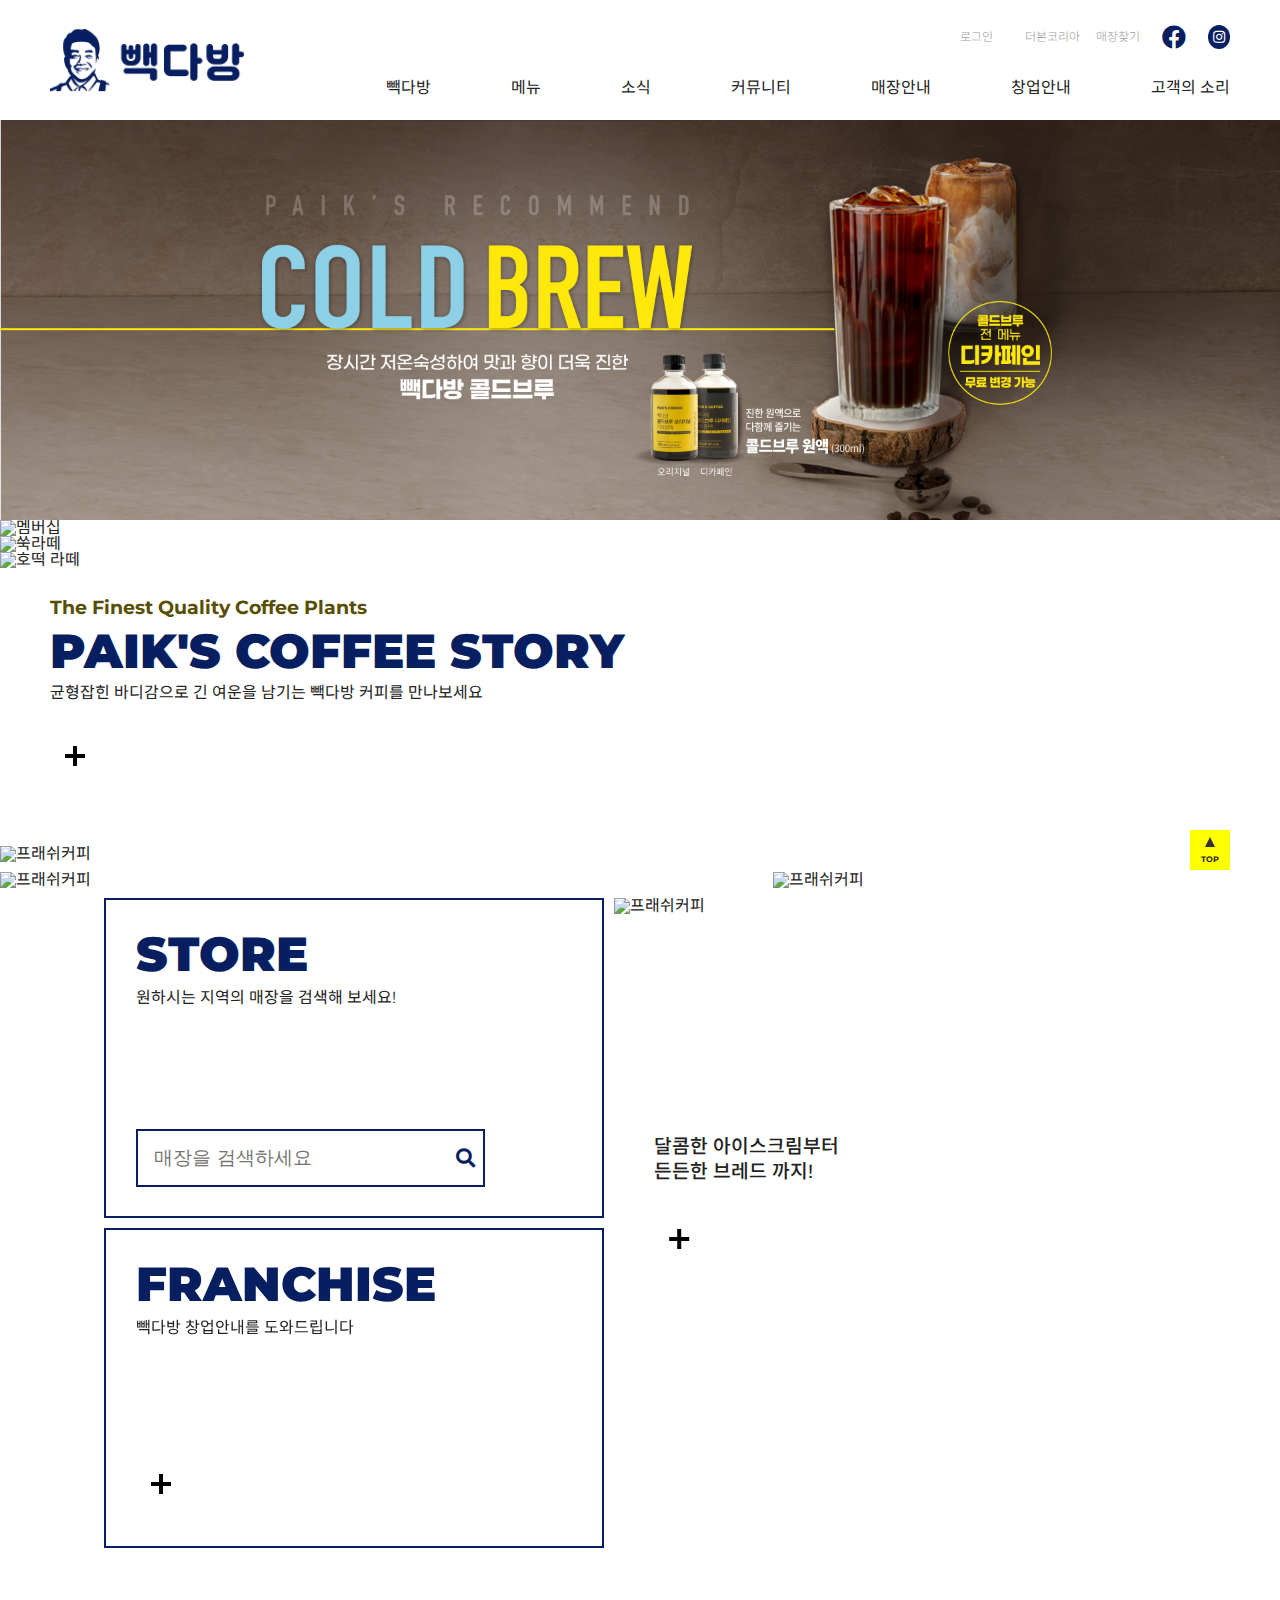
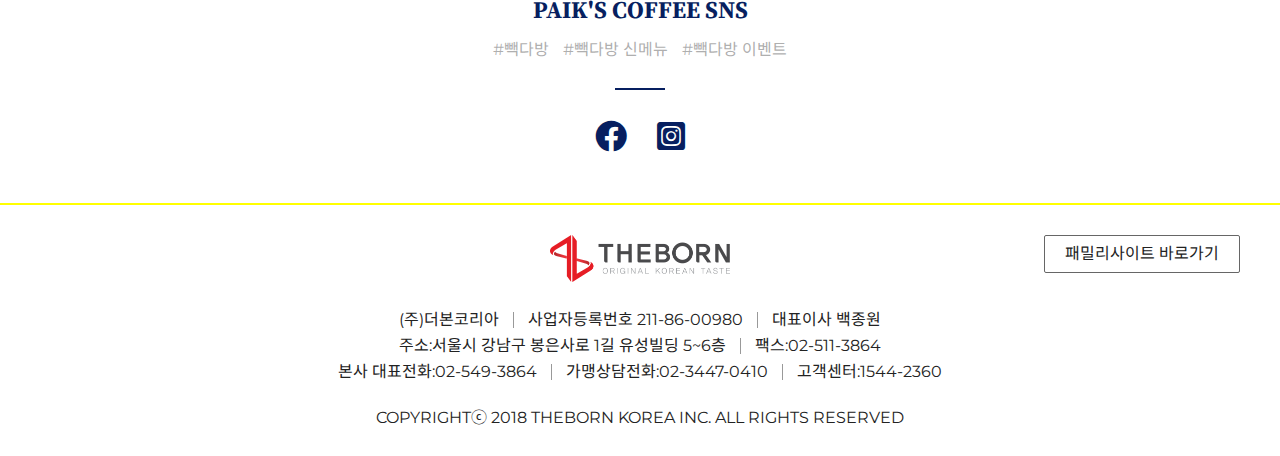
==== index.html @ ea71847e "Add files via upload" ====
<!DOCTYPE html>
<html lang="ko">
<head>
    <meta charset="UTF-8">
    <meta http-equiv="X-UA-Compatible" content="IE=edge">
    <meta name="viewport" content="width=device-width, initial-scale=1.0">
    <meta name="description" content="빽다방 반응형 클론 웹페이지">
    <meta name="keywords" content="paik, 빽다방, 백종원, 커피, 아아, coffee">
    <meta name="author" content="cho hwanjoon">

    <meta property="og:type" content="website">
    <meta property="og:image" content="https://Sakedonodekas.github.io/paikdabang/images/og.jpg">
    <meta property="og:title" content="빽다방">
    <meta property="og:description" content="여기를 눌러 링크를 확인하세요">
    <meta property="og:url" content="https://Sakedonodekas.github.io/paikdabang/">

    <!-- <meta name="twitter:card" content="summary"> -->
    <!-- <meta name="twitter:site" content="@paikscoffee"> -->

    <link rel="stylesheet" href="./css/reset.min.css">
    <link rel="shortcut icon" href="./favicon.png" type="image/x-icon">
    <!-- font-awesome -->
    <link rel="stylesheet" href="https://cdnjs.cloudflare.com/ajax/libs/font-awesome/5.15.4/css/all.min.css" integrity="sha512-1ycn6IcaQQ40/MKBW2W4Rhis/DbILU74C1vSrLJxCq57o941Ym01SwNsOMqvEBFlcgUa6xLiPY/NS5R+E6ztJQ==" crossorigin="anonymous" referrerpolicy="no-referrer" />
    <link rel="stylesheet" href="https://cdnjs.cloudflare.com/ajax/libs/font-awesome/5.15.4/css/fontawesome.min.css" integrity="sha512-P9vJUXK+LyvAzj8otTOKzdfF1F3UYVl13+F8Fof8/2QNb8Twd6Vb+VD52I7+87tex9UXxnzPgWA3rH96RExA7A==" crossorigin="anonymous" referrerpolicy="no-referrer" />
    <!-- bxslider -->
    <link rel="stylesheet" href="https://cdnjs.cloudflare.com/ajax/libs/bxslider/4.2.15/jquery.bxslider.min.css" integrity="sha512-UBY4KATrDAEKgEEU+RAfY4yWrK0ah43NGwNr5o/xmncxsT+rv8jp7MI3a00I0Ep3NbAx05U5kw3DvyNCoz+Wcw==" crossorigin="anonymous" referrerpolicy="no-referrer" />
    <title>빽다방</title>
    <link rel="stylesheet" href="./css/default.css">
    <link rel="stylesheet" href="./css/index.css">    
    
    <style>      
    </style>
</head>
<body>
    <section class="skip-menu">
        <a href="#">메뉴1</a>
        <a href="#">메뉴2</a>
        <a href="#">메뉴3</a>
    </section>
    <section class="popup-par" style="display:none;">
        <section class="popup">
            <div class="btn-close"></div>
            <div class="popup-main">
                <div class="img-box">
                    <a href="#">
                        <img src="./images/mmain-banner01.jpg" alt="콜드블루">
                    </a>
                </div>
            </div>
            <div class="chk-box">
                <label>
                    <input type="checkbox">
                    24시간 열지 않음
                </label>
            </div>
        </section>
    </section>
    <div class="login" style="position:fixed;left:0;right:0;top:0;bottom:0;z-index:10001;">
        <form>
            <h2>
                <i class="fas fa-sign-in-alt"></i>
                ID 로그인
            </h2>
            <div class="input01">
                <i class="far fa-user"></i>
                <input type="text" id="user-id" placeholder="아이디">
            </div>
            <div class="input02">
                <i class="fas fa-unlock-alt"></i>
                <input type="password" id="user-pass" placeholder="패스워드">
            </div>
            <div class="input05">
                <label>
                    <input type="checkbox" id="save-id">
                    <div class="chk-id">
                        <div class="line01"></div>
                        <div class="line02"></div>
                    </div>
                    ID 저장
                </label>
            </div> 
            <div class="input03">
                <input type="submit" value="로그인" id="btn-send">
            </div>
            <div class="input04">
                <input type="reset" value="취소" id="btn-reset">
            </div>
                       
        </form>
    </div>
    <section class="wrap">
        <header class="header">
            <div class="container">
                <div class="inner">
                    <div class="h-left">
                        <h1><a href="./index.html"><img src="./images/logo.png" alt="시작페이지로 이동"></a></h1>
                    </div>
                    <div class="h-right">
                        <ul class="sm-nav">
                            <li><a href="#" id="btn-login">로그인</a></li>
                            <li><a href="#">더본코리아</a></li>
                            <li><a href="#">매장찾기</a></li>
                            <li class="ico-sns"><a href="#"><i class="fab fa-facebook"></i></a></li>
                            <li class="ico-sns"><a href="#"><i class="fab fa-instagram"></i></a></li>
                        </ul>
                        <div class="btn-nav">
                            <div class="line">라인</div>
                            <div class="line">라인</div>
                            <div class="line">라인</div>
                        </div>
                        <nav class="nav">
                            <ul class="main-nav">
                                <li>
                                    <a href="#">빽다방</a>
                                    <ul class="sub-nav">
                                        <li><a href="./paik-info.html">ceo 인사말</a></li>
                                        <li><a href="#">빽다방 소개</a></li>
                                        <li><a href="#">커피이야기</a></li>
                                    </ul>
                                </li>
                                <li>
                                    <a href="#">메뉴</a>
                                    <ul class="sub-nav">
                                        <li><a href="./menu.html">신메뉴</a></li>
                                        <li><a href="#">커피</a></li>
                                        <li><a href="#">음료</a></li>
                                        <li><a href="#">아이스크림/디저트</a></li>
                                        <li><a href="#">빽스치노</a></li>
                                    </ul>
                                </li>
                                <li>
                                    <a href="#">소식</a>
                                    <ul class="sub-nav">
                                        <li><a href="./notice.html">소식</a></li>
                                        <li><a href="#">이벤트</a></li>
                                        <li><a href="#">친절 우수매장</a></li>                                    
                                    </ul>
                                </li>
                                <li>
                                    <a href="#">커뮤니티</a>
                                    <ul class="sub-nav">
                                        <li><a href="#">커피 클래스</a></li>                                    
                                    </ul>
                                </li>
                                <li>
                                    <a href="#">매장안내</a>
                                    <ul class="sub-nav">
                                        <li><a href="#">매장찾기</a></li>                                    
                                    </ul>
                                </li>
                                <li>
                                    <a href="#">창업안내</a>
                                    <ul class="sub-nav">
                                        <li><a href="#">가맹정보 및 절차</a></li>                                    
                                    </ul>
                                </li>
                                <li><a href="#">고객의 소리</a></li>
                            </ul>
                        </nav>
                    </div>
                </div>
            </div>
        </header>
        <section class="sec main-slider" id="top">
            <div class="container">
                <div class="slider">
                    <div>
                        <a href="#">
                            <picture>
                                <source media="(min-width:768px)" srcset="./images/main-banner01.jpg">
                                <img src="./images/mmain-banner01.jpg" alt="콜드브루 커피">
                            </picture>                            
                        </a>
                    </div>
                    <div>
                        <a href="#">
                            <picture>
                                <source media="(min-width:768px)" srcset="./images/main-banner02.jpg">
                                <img src="./images/mmain-banner02.jpg" alt="멤버십">
                            </picture>                            
                        </a>
                    </div>
                    <div>
                        <a href="#">
                            <picture>
                                <source media="(min-width:768px)" srcset="./images/main-banner03.jpg">
                                <img src="./images/mmain-banner03.png" alt="쑥라떼">
                            </picture>                            
                        </a>
                    </div>
                    <div>
                        <a href="#">
                            <picture>
                                <source media="(min-width:768px)" srcset="./images/main-banner04.jpg">
                                <img src="./images/mmain-banner04.jpg" alt="호떡 라떼">
                            </picture>                            
                        </a>
                    </div>
                </div>
            </div>
        </section>
        <section class="sec coffee-story">
            <div class="container">
                <div class="inner">
                    <h2>the finest quality coffee plants</h2>
                    <h3>paik's coffee story</h3>
                    <p>균형잡힌 바디감으로 긴 여운을 남기는 빽다방 커피를 만나보세요</p>
                    <div class="btn-hover">                        
                        <div class="ico-paik">
                            <img src="./images/main_sec6.png" alt="바로가기 아이콘">
                        </div>
                        <div class="rotate-plus"></div>
                    </div>
                </div>
            </div>
        </section>
        <section class="sec item-sec fresh-coffee">
            <div class="img-box">
                <picture>
                    <source media="(min-width:1200px)" srcset="./images/main_sec2.jpg">
                    <img src="./images/mmain_sec2.jpg" alt="프래쉬커피">
                </picture>                            
            </div>
            <div class="container">               
                <div class="inner">
                    <div class="content">
                        <h3>
                            FRESH
                            <br>
                            COFFEE
                        </h3>
                        <hr>
                        <p>
                            신선한 뉴크롭 원두를 사용하여
                            <br>
                            추출한 커피메뉴!
                        </p>
                    </div>
                    <div class="btn-hover">                        
                        <div class="ico-paik">
                            <img src="./images/main_sec6.png" alt="바로가기 아이콘">
                        </div>
                        <div class="rotate-plus"></div>
                    </div>
                </div>
            </div>
        </section>        
        <section class="sec various-sweet clearfix">
            <article class="item-sec various">
                <div class="img-box">
                    <picture>
                        <source media="(min-width:1200px)" srcset="./images/main_sec3.jpg">
                        <img src="./images/mmain_sec3.jpg" alt="프래쉬커피">
                    </picture>                            
                </div>
                <div class="container">               
                    <div class="inner">
                        <div class="content">
                            <h3>
                                VARIOUS
                                <br>
                                BEVERAGE
                            </h3>
                            <hr>
                            <p>
                                에이드, 티, 주스 등 취향대로
                                <br>
                                골라 먹는 즐거움!
                            </p>
                        </div>
                        <div class="btn-hover">                        
                            <div class="ico-paik">
                                <img src="./images/main_sec6.png" alt="바로가기 아이콘">
                            </div>
                            <div class="rotate-plus"></div>
                        </div>
                    </div>
                </div>   
            </article>
            <article class="item-sec sweet">
                <div class="img-box">
                    <picture>
                        <source media="(min-width:1200px)" srcset="./images/main_sec4.jpg">
                        <img src="./images/mmain_sec4.jpg" alt="프래쉬커피">
                    </picture>                            
                </div>
                <div class="container">               
                    <div class="inner">
                        <div class="content">
                            <h3>
                                SWEET
                                <br>
                                PAIK'S CCINO
                            </h3>
                            <hr>
                            <p>
                                달콤 시원한 빽다방
                                <br>
                                시그니처 메뉴!
                            </p>
                        </div>
                        <div class="btn-hover">                        
                            <div class="ico-paik">
                                <img src="./images/main_sec6.png" alt="바로가기 아이콘">
                            </div>
                            <div class="rotate-plus"></div>
                        </div>
                    </div>
                </div>
            </article>
        </section>
        <section class="sec dessert-fran-store">
            <article class="item-sec dessert">
                <div class="img-box">
                    <picture>
                        <source media="(min-width:1200px)" srcset="./images/main_sec5.jpg">
                        <img src="./images/mmain_sec5.jpg" alt="프래쉬커피">
                    </picture>                            
                </div>
                <div class="container">               
                    <div class="inner">
                        <div class="content">
                            <h3>
                                TASTY
                                <br>
                                ICE CREAM /
                                <br>
                                DESSERT
                            </h3>
                            <hr>
                            <p>
                                달콤한 아이스크림부터
                                <br>
                                든든한 브레드 까지!
                            </p>
                        </div>
                        <div class="btn-hover">                        
                            <div class="ico-paik">
                                <img src="./images/main_sec6.png" alt="바로가기 아이콘">
                            </div>
                            <div class="rotate-plus"></div>
                        </div>
                    </div>
                </div>
            </article>
            <article class="fran-store">
                <div class="container">
                    <div class="inner">
                        <div class="fran">
                            <h3>franchise</h3>
                            <p>빽다방 창업안내를 도와드립니다</p>
                            <div class="btn-hover">                        
                                <div class="ico-paik">
                                    <img src="./images/main_sec6.png" alt="바로가기 아이콘">
                                </div>
                                <div class="rotate-plus"></div>
                            </div>
                        </div>
                        <div class="store">
                            <h3>store</h3>
                            <p>원하시는 지역의 매장을 검색해 보세요!</p>
                            <div class="search">
                                <input type="text" placeholder="매장을 검색하세요">
                                <i class="fas fa-search"></i>
                            </div>
                        </div>
                    </div>
                </div>
            </article>
        </section>
        <section class="sec sns">
            <div class="container">
                <h2>paik's coffee sns</h2>
                <p>
                    <span>#빽다방</span>
                    <span>#빽다방 신메뉴</span>
                    <span>#빽다방 이벤트</span>
                </p>
                <hr>
                <div class="ico-sns">
                    <a href="#"><i class="fab fa-facebook"></i></a>
                    <a href="#"><i class="fab fa-instagram-square"></i></a>
                </div>
            </div>
        </section>
        <footer class="footer">
            <div class="container">
                <div class="img-box">
                    <a href="./index.html">
                        <img src="./images/flogo.png" alt="처음으로 이동">
                    </a>
                </div>
                <address>
                    <ul>
                        <li><a href="#">(주)더본코리아</a></li>
                        <li><a href="#">사업자등록번호 211-86-00980</a></li>
                        <li><a href="#">대표이사 백종원</a></li>
                    </ul>
                    <ul>
                        <li><a href="#">주소:서울시 강남구 봉은사로 1길 유성빌딩 5~6층</a></li>
                        <li><a href="#">팩스:02-511-3864</a></li>                    
                    </ul>
                    <ul>
                        <li><a href="#">본사 대표전화:02-549-3864</a></li>
                        <li><a href="#">가맹상담전화:02-3447-0410</a></li>
                        <li><a href="#">고객센터:1544-2360</a></li>
                    </ul>
                    <div class="copyright">
                        COPYRIGHTⓒ 2018 THEBORN KOREA INC. ALL RIGHTS RESERVED
                    </div>
                </address>
                <div class="f-site">
                    <span>패밀리사이트 바로가기</span>
                    <ul class="f-list">
                        <li><a href="#">더본코리아</a></li>
                        <li><a href="#">창업센터</a></li>
                        <li><a href="#">새마을식당</a></li>
                        <li><a href="#">한실포차</a></li>
                        <li><a href="#">역전우동</a></li>
                        <li><a href="#">백스비어</a></li>
                        <li><a href="#">롤링파스타</a></li>
                        <li><a href="#">인생설렁탕</a></li>
                        <li><a href="#">미정국수</a></li>
                        <li><a href="#">리춘시장</a></li>
                        <li><a href="#">원조쌈밥집</a></li>
                        <li><a href="#">돌배기집</a></li>
                        <li><a href="#">백철판</a></li>
                        <li><a href="#">호텔더본</a></li>
                    </ul>
                </div>                
            </div>
        </footer>
        <section class="scr-top">
            <div class="container">
                <a href="#top" class="btn-top">                                           
                    <span>TOP</span> 
                </a>
            </div>
        </section>
    </section>
    

    <!-- jquery -->
    <script src="https://cdnjs.cloudflare.com/ajax/libs/jquery/3.6.0/jquery.min.js" integrity="sha512-894YE6QWD5I59HgZOGReFYm4dnWc1Qt5NtvYSaNcOP+u1T9qYdvdihz0PPSiiqn/+/3e7Jo4EaG7TubfWGUrMQ==" crossorigin="anonymous" referrerpolicy="no-referrer"></script>
    <!-- jQuery cookie -->
    <script src="https://cdnjs.cloudflare.com/ajax/libs/jquery-cookie/1.4.1/jquery.cookie.min.js" integrity="sha512-3j3VU6WC5rPQB4Ld1jnLV7Kd5xr+cq9avvhwqzbH/taCRNURoeEpoPBK9pDyeukwSxwRPJ8fDgvYXd6SkaZ2TA==" crossorigin="anonymous" referrerpolicy="no-referrer"></script>
    <!-- bxslider -->
    <script src="https://cdnjs.cloudflare.com/ajax/libs/bxslider/4.2.15/jquery.bxslider.min.js" integrity="sha512-p55Bpm5gf7tvTsmkwyszUe4oVMwxJMoff7Jq3J/oHaBk+tNQvDKNz9/gLxn9vyCjgd6SAoqLnL13fnuZzCYAUA==" crossorigin="anonymous" referrerpolicy="no-referrer"></script>
    <script src="./js/rsp-menu.min.js"></script>
    <script src="./js/f-site.min.js"></script>
    <script src="./js/login.js"></script>
    <script>        
        $('.slider').bxSlider();

        // 모달닫기
        $('.btn-close').on({
            'click':function(){
                $('.popup-par').css('display','none');
                $('.wrap').css('height','auto');
                if($('.chk-box input').is(':checked')){
                    // 오늘날짜
                    // let nowDate = new Date();                    
                    // 오늘일
                    // let nowDay = nowDate.getDate();                    
                    // 끝날짜
                    // let endDate = new Date(nowDate.setDate(nowDay+1))
                    // document.cookie = 'popup=n;expires='+ endDate +';';
                    $.cookie('modal-popup', 'no', { expires: 1 });
                }
            }
        })

        if($.cookie('modal-popup') == 'no'){
            $('.wrap').css('height','auto');
        }else{
            $('.popup-par').css('display','block');
        }
    </script>
</body>
</html>
---- css/default.css ----
@charset 'utf-8';

@import url('https://fonts.googleapis.com/css2?family=Montserrat:ital,wght@0,100;0,200;0,300;0,400;0,500;0,600;0,700;0,800;0,900;1,100;1,200;1,300;1,400;1,500;1,600;1,700;1,800;1,900&family=Noto+Sans+KR:wght@100;300;400;500;700;900&display=swap');
@import url('https://fonts.googleapis.com/css2?family=Source+Serif+4:wght@300&display=swap');
:root{
    scroll-behavior:smooth;
    font-family:'Montserrat','Noto Sans KR', sans-serif;
    font-weight:400;
    font-size:16px;
    color:#222;
    line-height:1;
}
.clearfix::after{
    content:'';
    display:block;
    clear:both;
}
.container{
    width:100%;
    max-width:1200px;
    margin:0 auto;
    padding:0 10px;
} 
.item-sec{
    max-height:300px;
    position:relative;
    margin-bottom:10px;
    overflow:hidden;
}
.item-sec .img-box{
    transition:0.3s;
}
.item-sec:hover .img-box{
    transform:scale(1.1);
}        
.item-sec .container{
    position:absolute;
    left:0;
    top:0;
    bottom:0;
}
.item-sec .inner{
    height:100%;
    padding-top:10px;
    display:flex;
    flex-flow:column nowrap;
    justify-content:space-between;
}
.item-sec h3{
    font-weight:900;
    font-size:1.8em;
    color:#564e00;
}
.item-sec hr{
    width:37px;
    height:2px;
    margin:13px 0;
    border:none;
    background-color:#564e00;
}
.item-sec p{
    display:none;
    font-weight:500;
    font-size:1.2em;
    color:#222;
    line-height:1.3;
}     

.skip-menu a{
    position:absolute;
    left:50%;
    top:-50%;
    z-index:10000;
    transform:translate(-50%,-50%);
    padding:10px 20px;
    font-weight:700;
    font-size:20px;
    color:#fff;
    background-color:#071f60;
}
.skip-menu a:focus{
    top:50%;
}


.login{display:none;}       

.login h2{
    margin-bottom:20px;
    font-size:20px;
    text-align:center;
}
.login h2 i{
    color:#071f60;
}
.login form{
    position:absolute;
    left:50%;
    top:50%;
    transform:translate(-50%,-50%);

    width:80%;
    max-width:540px;
    border:1px solid rgba(0,0,0,0.15);
    padding:40px 24px 24px;
    border-radius:10px;
    background:#fff;
}
.login form>div>input,.login form>div>label{
    width:100%;
}      
.input01,.input02{
    border:1px solid rgba(0,0,0,0.3);
    border-bottom:transparent;
    border-top-left-radius:6px;
    border-top-right-radius:6px;
    padding:12px 24px;  
    display:flex; 
    flex-flow:row nowrap;
    align-items:center;         
} 


.input01 input,.input02 input{
    margin-left:12px;
    border:none;
    outline:none;  
    font-weight:500;
    font-size:20px;          
}
.input01 input::placeholder,.input02 input::placeholder{
    color:#999;
}
.input02{           
    border-bottom:1px solid rgba(0,0,0,0.3);
    border-top-left-radius:0;
    border-top-right-radius:0;
    border-bottom-left-radius:6px;
    border-bottom-right-radius:6px;
}
.input03 input,.input04 input{
    margin:6px 0;
    border:1px solid rgba(0,0,0,0.15);
    padding:12px;
    border-radius:6px;
    background-color:#ffff00;

    font-weight:700;
    font-size:20px;
    color:#071f60;
}
.input05{
    margin:10px 24px;
}
.input05 input{
    display:none;
}
.chk-id{
    display:inline-block;
    width:20px;
    height:20px;
    border:1px solid #ccc;
    border-radius:4px;
    position:relative;
}
.chk-id .line01,.chk-id .line02{            
    width:8px;
    height:2px;            
    position:absolute; 
    left:10%;           
    top:60%;
    transform:rotate(45deg);
}
.chk-id .line02{
    width:10px;
    left: 41%;
    top: 49%;
    transform:rotate(-45deg);
}
.chk-id .line01::before,.chk-id .line02::before{
    content:'';
    display:block;
    width:0;
    height:100%;
    background-color:#fff;  
    transition:0.3s;          
}
.chk-id .line02::before{
    transition:0.3s 0.3s;  
}
#save-id:checked + .chk-id{
    background-color:#071f60;
    border-color:transparent;
}
#save-id:checked + .chk-id .line01::before,
#save-id:checked + .chk-id .line02::before{
    width:100%;
}

.wrap{  
    max-width:3000px;
    margin:0 auto;          
    overflow:hidden;
}
.header{
    position:fixed;
    left:0;
    right:0;
    top:0;
    z-index:9998;
    background-color:#fff;
}
.header .inner{
    display:flex;
    justify-content:space-between;
    align-items:center;
    height:70px;
}
.h-left{
    width:97px;
}
.sm-nav{
    display:none; 
    justify-content:flex-end;
    align-items:center;
    font-weight:300;
    font-size:12px;
    color:#999;           
}
.sm-nav li:nth-child(1),.sm-nav li:nth-child(2){
    padding:0 16px;
}
.header .ico-sns{
    margin-left:22px;
    font-size:24px;
    color:#071f60;
}
.header .ico-sns:last-of-type{
    padding:5px;
    border-radius:50%;
    background-color:#071f60;
    font-size:14px;
    color:#fff;
}
.btn-nav{           
    display:flex;
    flex-flow:column nowrap;
    align-items:flex-end;
    cursor:pointer;
}
.btn-nav .line{   
    width:30px;                     
    height:4px;
    margin-bottom:6px;
    border-radius:2px;
    background-color:#000; 
    text-indent:-9999px;           
}
.btn-nav .line:last-child{
    margin-bottom:0;
}
.nav{
    position:fixed;
    left:100%;
    right:-100%;
    z-index:9999;
    top:70px;
    bottom:0;
    background-color:#fff;  
    transition:0.3s;          
}
.nav.active{
    left:30%;
    right:0;
}
.main-nav{
    display:flex;
    flex-flow:row wrap;
}
.main-nav>li{
    width:100%;
    border-bottom:1px solid #ccc;            
    position:relative;
}
.main-nav>li>a{
    display:block;
    padding:16px;
}
.sub-nav{
    display:none;
    padding:0 20px;
    font-size:0.8em;
}
.sub-nav li{
    border-bottom:1px solid #ccc;
    padding:10px;
}
.sub-nav li:last-of-type{
    border-bottom:none;
}
.main-slider{
    padding-top:70px;
}
.main-slider .container{
    max-width:100%;
    padding:0;
}



.footer{
    padding:30px 0;
}
.footer .container{
    position:relative;
}
.footer .img-box{
    width:180px;
    margin:0 auto 30px;
}
.footer address{
    font-style:normal;
}
.footer address ul{
    display:flex;
    flex-flow:row wrap;
    justify-content:center;            
}
.footer address li{
    width:100%;
    margin-bottom:10px;
    text-align:center;
}
.footer .copyright{
    padding-top:20px;
    text-align:center;
}
.footer .f-site{
    position:absolute;
    right:0;
    top:0;
    border:1px solid #666;
    padding:10px 20px;
    border-radius: 2px;
    display:none;
    cursor: pointer;
}
.footer .f-site:hover{
    background-color:#333;
    color:#fff;
}
.footer .f-site .f-list{
    position:absolute;
    left:0;
    right:0;
    bottom:calc(100% + 10px);
    border:1px solid #666;
    border-radius:2px;
    background-color:#fff;
    color:#222;
    display:none;
}

.footer .f-site .f-list li{
    padding:10px;
}
.footer .f-site .f-list li:hover{
    background-color: #333;
    color:#fff;
}



.scr-top{
    position:fixed;
    left:0;
    right:0;
    bottom:30px;            
}
.btn-top{
    display:flex;
    flex-flow:column nowrap;
    justify-content:space-evenly;
    align-items:center;
    width:40px;
    height:40px;
    margin:0 0 0 auto;
    background-color:#ff0; 
    font-weight:700;
    font-size:0.5em;
}
.btn-top::before{
    box-sizing:border-box;
    content:'';
    display:block;
    width:10px;
    height:10px;
    border-top:0 solid black;
    border-left:5px solid transparent;
    border-right:5px solid transparent;
    border-bottom:10px solid #333;
}

@media (min-width:768px){
    .item-sec{
        max-height:400px;
    }
    .item-sec .inner{
        padding-top:20px;
    }
    .item-sec h3{
        font-size:2.4em;
    }
}

@media (min-width:960px){
    .footer address li{
        width:auto;
        border-right:1px solid #999;
        padding:0 14px;
    }
    .footer address li:last-child{
        border-right:none;
    }
}

@media (min-width:1200px){
    .item-sec{
        max-height:initial;
    }

    .item-sec .container{
        left:50%;
        transform:translateX(-50%);
    }
    .item-sec .inner{
        padding-top:30px;
    }
    .item-sec h3{
        font-size:3em;
    }  
    .item-sec hr{
        margin:30px 0;
    }   
    .item-sec p{
        display:block;
    }   
    .header .inner{
        height:120px;
    }
    .h-left{
        width:194px;
    }
    .sm-nav{
        display:flex;
        margin-bottom:30px;
    }
    .btn-nav{
        display:none;
    }
    .nav{
        position:static;
    }
    .main-nav>li{
        width:auto;
        margin-left:80px;
        border-bottom:none;
        padding:0;
    }
    .main-nav>li>a{
        padding:0;
    }
    .main-nav>li::before{
        content:'';
        display:block;
        position:fixed;
        left:0;
        right:0;
        top:120px;
        z-index:10;
        height:0;
        background-color:#ff0;
        transition:0.15s;
    } 
    .main-nav>li.active::before{
        height:200px;
    }           
    .sub-nav{
        display:none;
        position:absolute;
        left:-40px;
        right:-40px;
        top:50px;
        z-index:11;
        margin:0;
        padding:0;
    }
    .sub-nav li{
        margin:0;
        border-bottom:none;
        padding:10px 0;
        text-align:center;
    }
    .footer .f-site{
        display:block;
    }
}
---- css/index.css ----
@charset 'utf-8';
.popup-par{
    position:fixed;
    left:0;
    right:0;
    top:0;
    bottom:0;
    z-index:10001;
}
.popup{
    position:fixed;
    left:50%;
    top:50%;
    transform:translate(-50%,-50%);
    z-index:10001;

    width:300px;
    padding:30px 16px 16px 16px;
    border-radius:16px;
    background-color:#fff;
}
.btn-close{
    position:absolute;
    right:-15px;
    top:-15px;
    width:40px;
    height:40px;
    border-radius:50%;
    background-color:#000;
    cursor:pointer;
}
.btn-close::before,.btn-close::after{
    position:absolute;
    left:50%;
    top:50%;
    content:'';
    display:block;
    width:24px;
    height:4px;
    border-radius: 2px;
    background-color:#fff;            
}
.btn-close::before{
    transform:translate(-50%,-50%) rotate(45deg);
}
.btn-close::after{
    transform:translate(-50%,-50%) rotate(-45deg);
}
.popup-main{            
    border-radius:16px;
    overflow:hidden;
}
.chk-box{
    position:absolute;
    left:16px;
    bottom:-30px;
}  

.bx-wrapper{
    margin:0;
    border:none;
}
.bx-pager{
    bottom:30px !important;
}
.bx-pager-item a{
    width:10px !important;
    height:10px !important;
    background-color:#fff !important;
}
.bx-pager-item a.active{
    background-color:#ffe600 !important;
}
.bx-controls-direction{
    display:none;
}
.coffee-story{
    margin-bottom:5px;
    background-image:url('../images/main_sec1.jpg');
    background-repeat:no-repeat;
    background-position:center;
    background-size:cover;
}
.coffee-story .inner{
    padding:30px 0;
}
.coffee-story h2{
    margin-bottom:10px;
    font-weight:700;
    font-size:1.2em;
    color:#564e00;
    text-transform:capitalize;
}
.coffee-story h3{
    margin-bottom:10px;
    font-weight:900;
    font-size:3em;
    color:#071f60;
    text-transform:uppercase;
}
.coffee-story p{
    display:none;           
}
.btn-hover{
    width:50px;
    height:50px;
    margin:30px 0 30px auto;
    position:relative;
}
.ico-paik{
    opacity:0;
    width:100%;
    height:100%;
    border:2px solid #071f60;
    border-radius:50%;
    overflow:hidden;
}
.btn-hover:hover .ico-paik{
    opacity:1;
}
.rotate-plus{
    width:100%;
    height:100%;
    border-radius:50%;
    background-color:#fff;
    position:absolute; 
    left:0;
    top:0;
    transition:0.3s;
}
.btn-hover:hover:hover .rotate-plus{
    transform:rotate(360deg);
    opacity:0;
}
.rotate-plus::before,.rotate-plus::after{
    content:'';
    display:block;            
    background-color:#000;
    position:absolute;
    left:50%;
    top:50%;
    transform:translate(-50%,-50%);
}
.rotate-plus::before{
    width:20px;
    height:4px;
}
.rotate-plus::after{
    width:4px;
    height:20px;
}

.various h3{
    color:#071f60;
}
.various hr{
    background-color:#071f60;
}
.sweet h3{
    color:#f1ae1d;
}
.sweet hr{
    background-color:#f1ae1d;
}
.dessert h3{
    color:#fff;
}
.dessert hr{
    background-color:#fff;
}
.dessert-fran-store{
    display:flex;
    flex-flow:row wrap;
}
.dessert-fran-store article{
    width:100%;
}
.dessert .btn-hover{
    margin-top:0;
}
.fran-store .inner{
    display:flex;
    flex-flow:row nowrap;
}
.fran-store .inner>div{
    flex:1;
    height:240px;
    border:2px solid #071f60;
    padding:10px;
}
.fran-store .inner .fran{
    margin-right:10px;
}
.fran-store h3{
    font-weight:900;
    font-size:1.3em;
    color:#071f60;
    text-transform:uppercase;
    margin-bottom:10px;
}
.fran-store p{
    margin-bottom:80px;
    line-height:1.3;
}
.fran{
    position:relative;
}
.fran::before{
    content:'';
    display:block;
    position:absolute;
    width:100%;
    max-width:250px;
    right:0;
    top:0;
    bottom:0;
    z-index:0;

    background-image:url(../images/main_sec6.png);
    background-repeat:no-repeat;
    background-size:100%;
    background-position:right bottom;
}
.fran h3,.fran p, .fran .btn-hover{
    position:relative;
    z-index:1;
}
.store input{
    width:100%;
}
.search{
    position:relative;
}
.search input{
    border:2px solid #071f60;
    padding:10px;            
}
.search i{
    position:absolute;
    right:10px;
    top:50%;
    transform:translateY(-50%);
    color:#071f60;
}
.sns{
    border-bottom:2px solid #ff0;
    padding:50px 0;
}
.sns h2{
    font-family: 'Source Serif 4', sans-serif;
    margin-bottom:20px;
    font-weight:700;
    font-size:1.5em;
    color:#071f60;
    text-align:center;
    text-transform:uppercase;
}
.sns p{
    text-align:center;
}
.sns span{
    margin:0 5px;
    color:#999c;            
}
.sns hr{
    width:50px;
    height:2px;
    margin:30px auto;
    border:none;
    background-color:#071f60;
}
.sns .ico-sns{
    width:90px;
    margin:0 auto;
    font-size:2em;
    color:#071f60;
    display:flex;
    justify-content:space-between;
}


@media (min-width:540px){
    .fran-store h3{                
        font-size:1.8em;                
    }
    .fran-store .inner>div{
        padding:16px;
        height:320px;
    }
    .fran-store p{
        margin-bottom:120px;
    }
}

/* 테블릿 스타일 */
@media (min-width:768px){
    
    .fran-store h3{                
        font-size:2.5em;                
    }
}

@media (min-width:960px){
    .fran-store h3{                
        font-size:2.8em;                
    }
    
}



/* 데스크탑 스타일 */
@media (min-width:1200px){            
    


    .coffee-story p{
        display:block;           
    }            
    .btn-hover{
        margin:30px auto 30px 0;
    }
    .main-slider{
        padding-top:120px;
    }
  
    .various-sweet article{
        float:left;
    }    
    .various-sweet article:nth-child(1){
        width:calc(60% - 5px);
        margin-right:5px;
    }
    .various-sweet article:nth-child(2){
        width:calc(40% - 5px);
        margin-left:5px;
    }
    .various .inner{
        width:700px;
        margin:0 0 0 auto;
    }
    .sweet .inner,.dessert .inner{
      padding-left:30px;
    }            
    .dessert-fran-store article:nth-child(1){
        flex:52;
        order:2;
    }
    .dessert-fran-store article:nth-child(2){
        flex:48;
        order:1;
    }
    .fran-store .inner{
        flex-direction:column;
        width:500px;
        margin:0 0 0 auto;
    }
    .fran-store .inner>div{
        flex:auto;
        height:320px;
        padding:30px;
    }
    .fran-store .inner .fran{
        margin-right:0;                
        order:2;
    }
    .fran-store .inner .store{
        margin-bottom:10px;
        order:1;
    }
    .fran-store h3{                
        font-size:3.0em;                
    } 
    .store .search{
        width:80%;
    }
    .search input{
        padding:16px;
        font-size:1.2em;
    }
    .search i{
        font-size:1.2em;
    }
    .dessert.item-sec{
        margin-bottom:0;
    }
    
    .dessert.item-sec .img-box img{
        width:auto;
        height:650px;
    }
    .dessert .inner{
        justify-content:flex-start;
    }
    .dessert .btn-hover{
        margin-top:30px;
    }
    
}
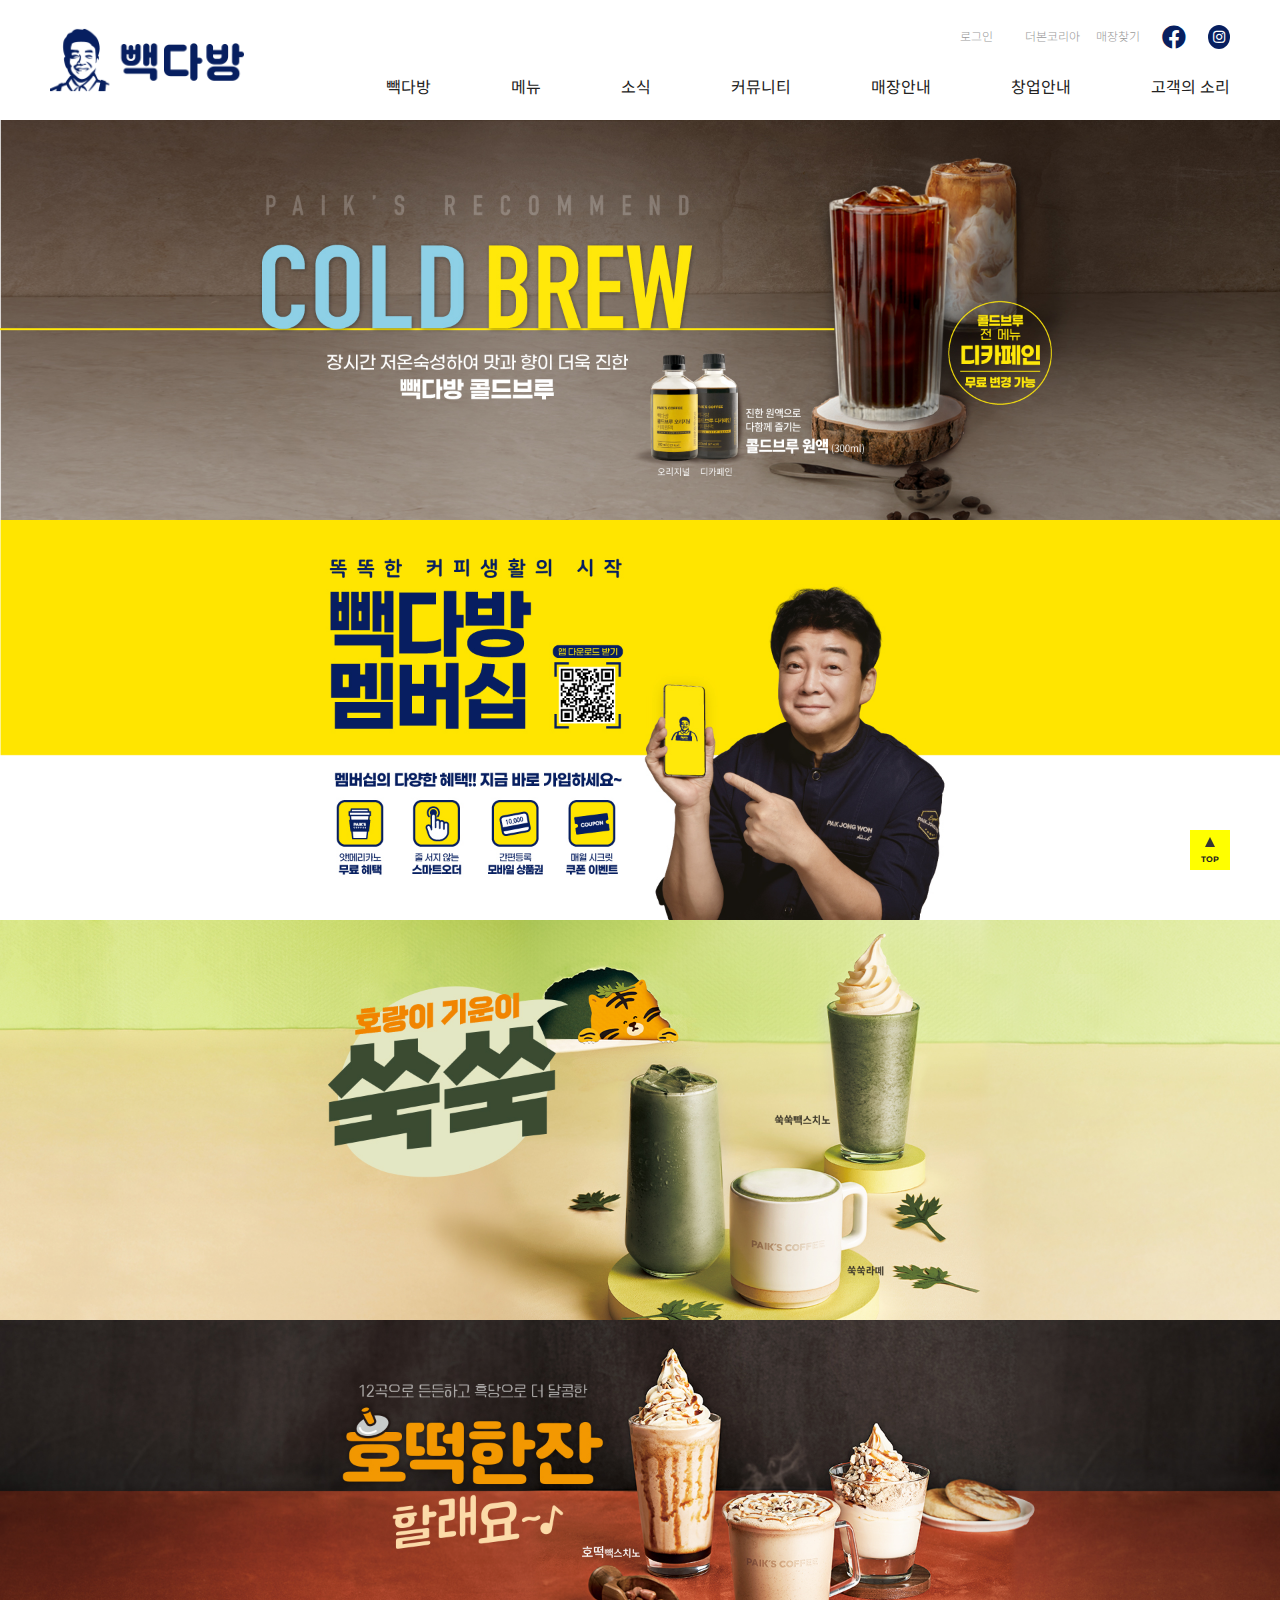
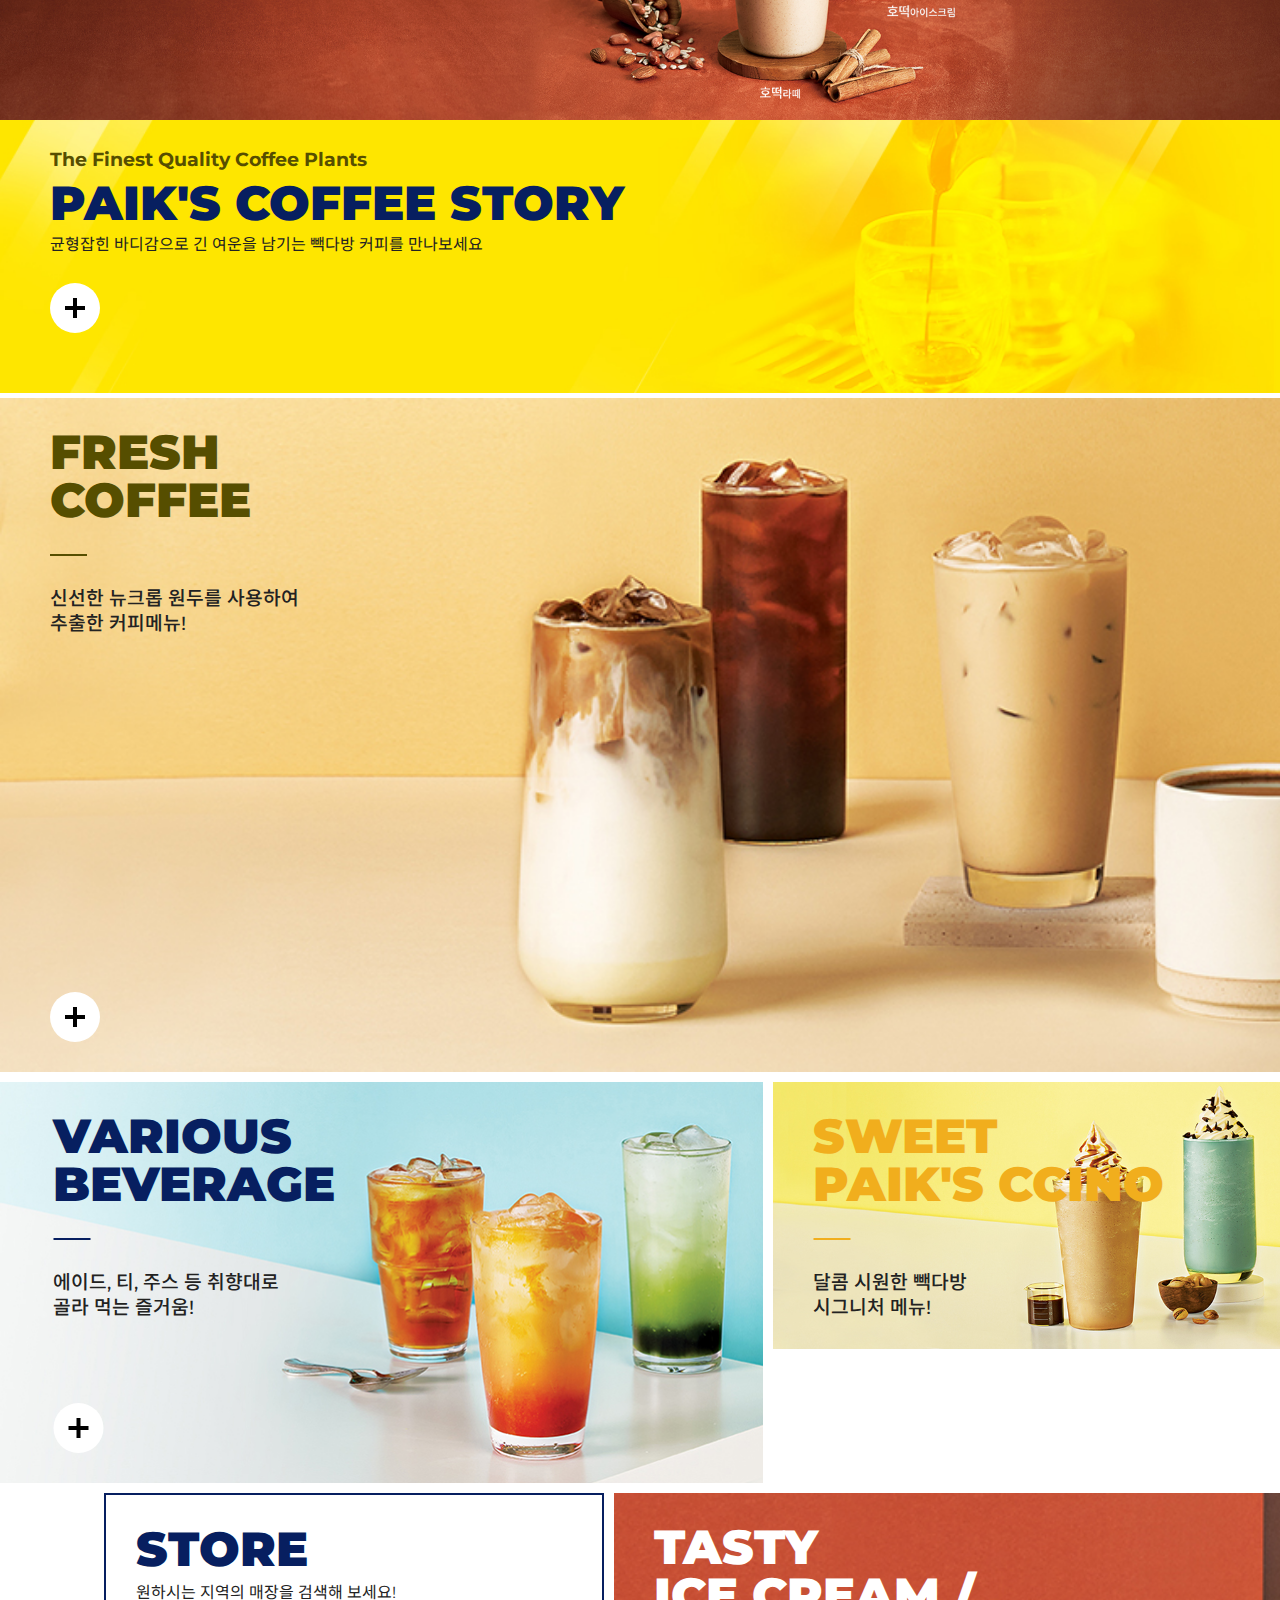
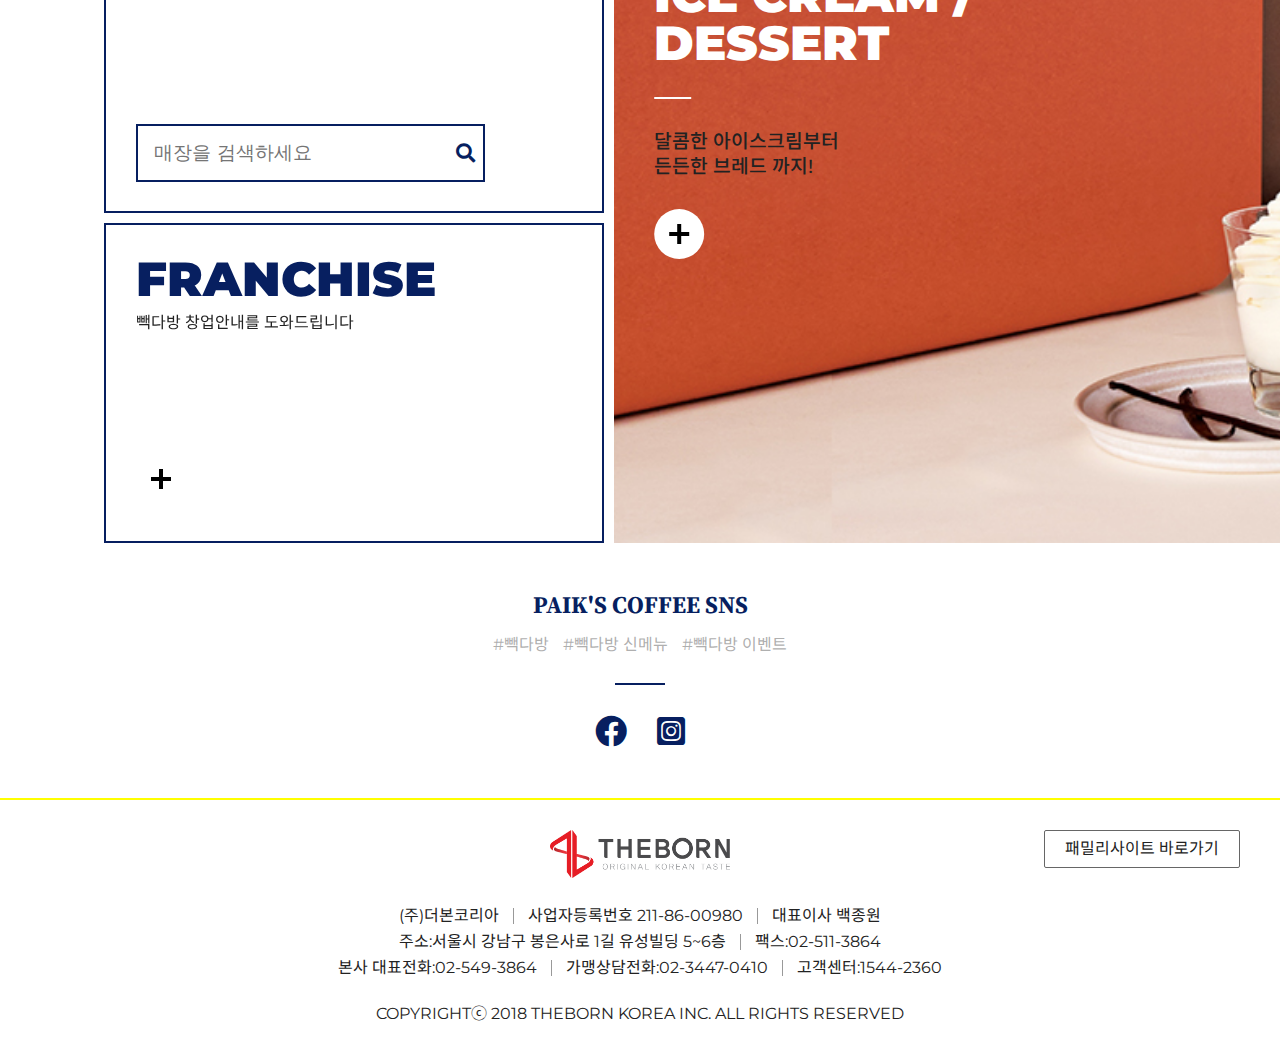
==== commit f5739dbc: "Add files via upload" ====
--- a/index.html
+++ b/index.html
@@ -6,7 +6,7 @@
     <meta name="viewport" content="width=device-width, initial-scale=1.0">
     <meta name="description" content="빽다방 반응형 클론 웹페이지">
     <meta name="keywords" content="paik, 빽다방, 백종원, 커피, 아아, coffee">
-    <meta name="author" content="cho hwanjoon">
+    <meta name="author" content="Lim hyunwoo">
 
     <meta property="og:type" content="website">
     <meta property="og:image" content="https://Sakedonodekas.github.io/paikdabang/images/og.jpg">
@@ -84,8 +84,7 @@
             </div>
             <div class="input04">
                 <input type="reset" value="취소" id="btn-reset">
-            </div>
-                       
+            </div>     
         </form>
     </div>
     <section class="wrap">
@@ -217,7 +216,7 @@
         <section class="sec item-sec fresh-coffee">
             <div class="img-box">
                 <picture>
-                    <source media="(min-width:1200px)" srcset="./images/main_sec2.jpg">
+                    <source media="(min-width:1200px)" srcset="./images/mmain_sec2.jpg">
                     <img src="./images/mmain_sec2.jpg" alt="프래쉬커피">
                 </picture>                            
             </div>
@@ -249,7 +248,7 @@
             <article class="item-sec various">
                 <div class="img-box">
                     <picture>
-                        <source media="(min-width:1200px)" srcset="./images/main_sec3.jpg">
+                        <source media="(min-width:1200px)" srcset="./images/mmain_sec3.jpg">
                         <img src="./images/mmain_sec3.jpg" alt="프래쉬커피">
                     </picture>                            
                 </div>
@@ -280,7 +279,7 @@
             <article class="item-sec sweet">
                 <div class="img-box">
                     <picture>
-                        <source media="(min-width:1200px)" srcset="./images/main_sec4.jpg">
+                        <source media="(min-width:1200px)" srcset="./images/mmain_sec4.jpg">
                         <img src="./images/mmain_sec4.jpg" alt="프래쉬커피">
                     </picture>                            
                 </div>
@@ -313,7 +312,7 @@
             <article class="item-sec dessert">
                 <div class="img-box">
                     <picture>
-                        <source media="(min-width:1200px)" srcset="./images/main_sec5.jpg">
+                        <source media="(min-width:1200px)" srcset="./images/mmain_sec5.jpg">
                         <img src="./images/mmain_sec5.jpg" alt="프래쉬커피">
                     </picture>                            
                 </div>
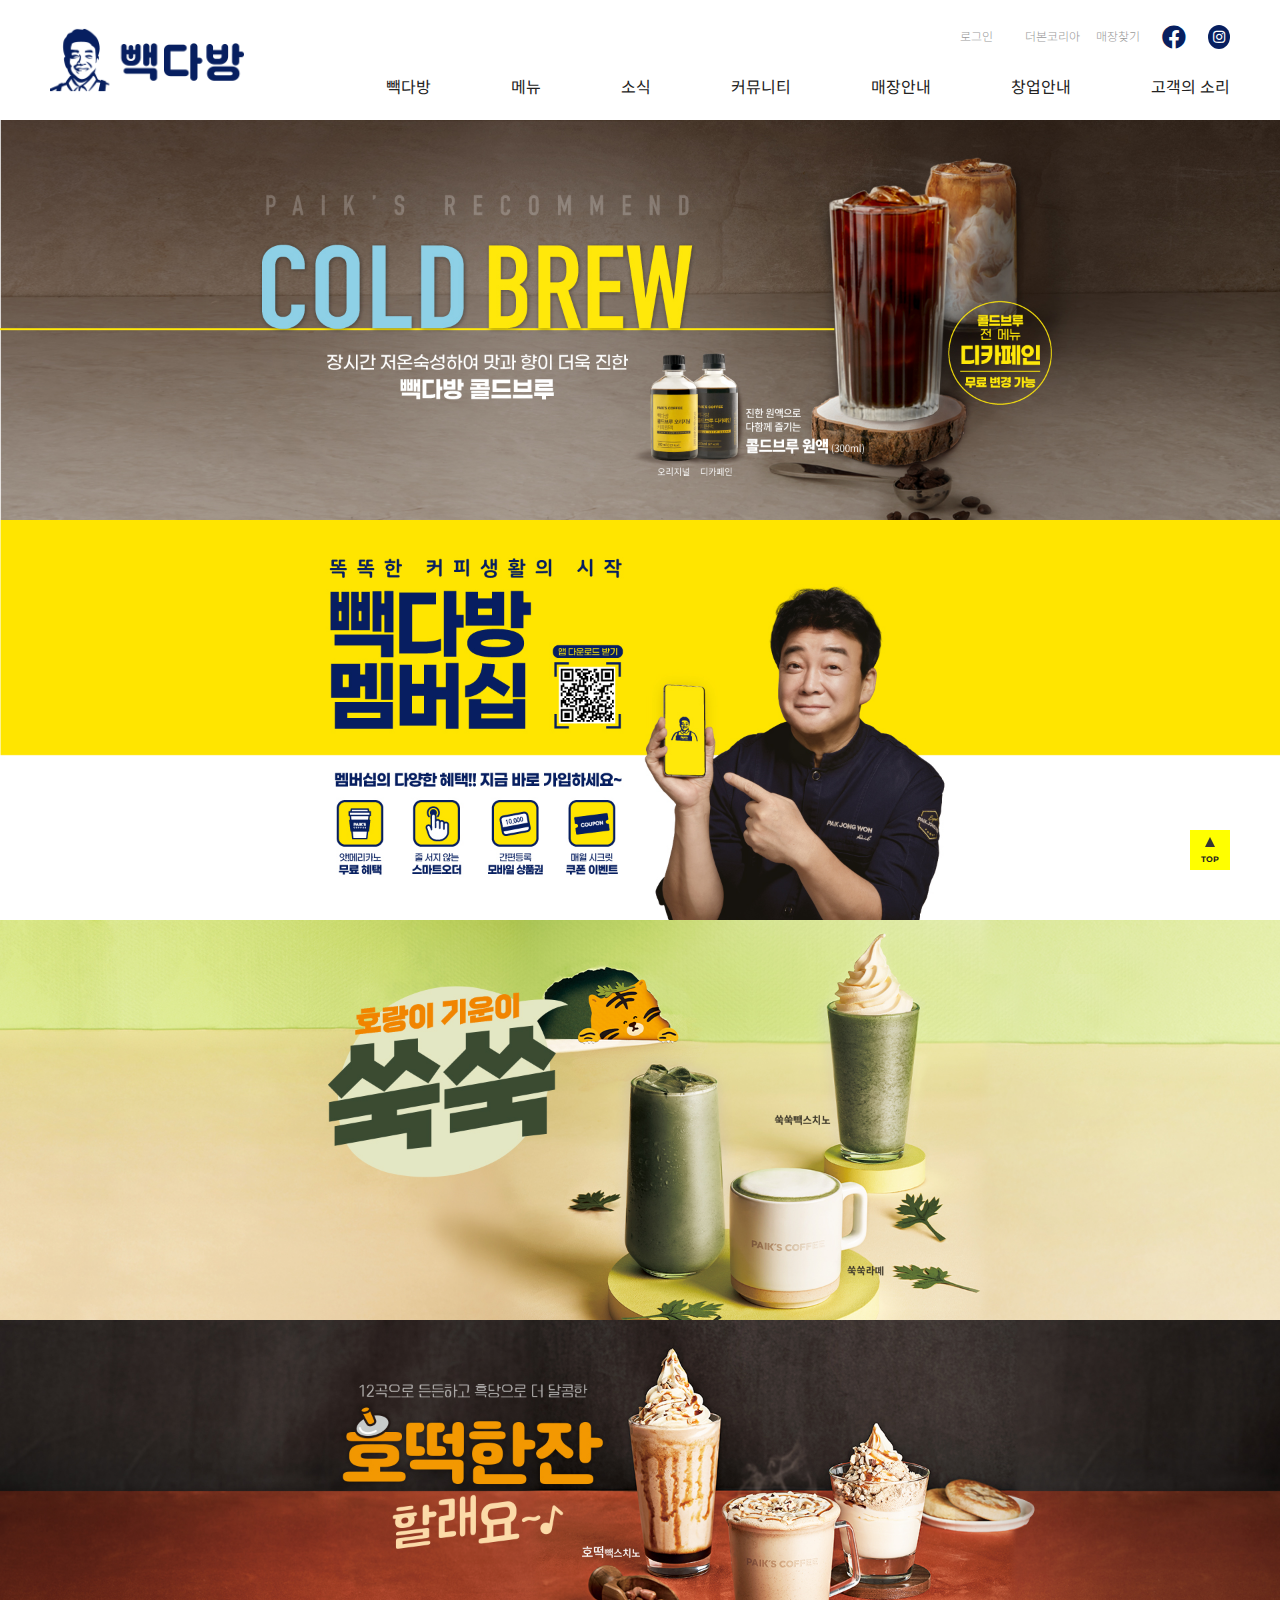
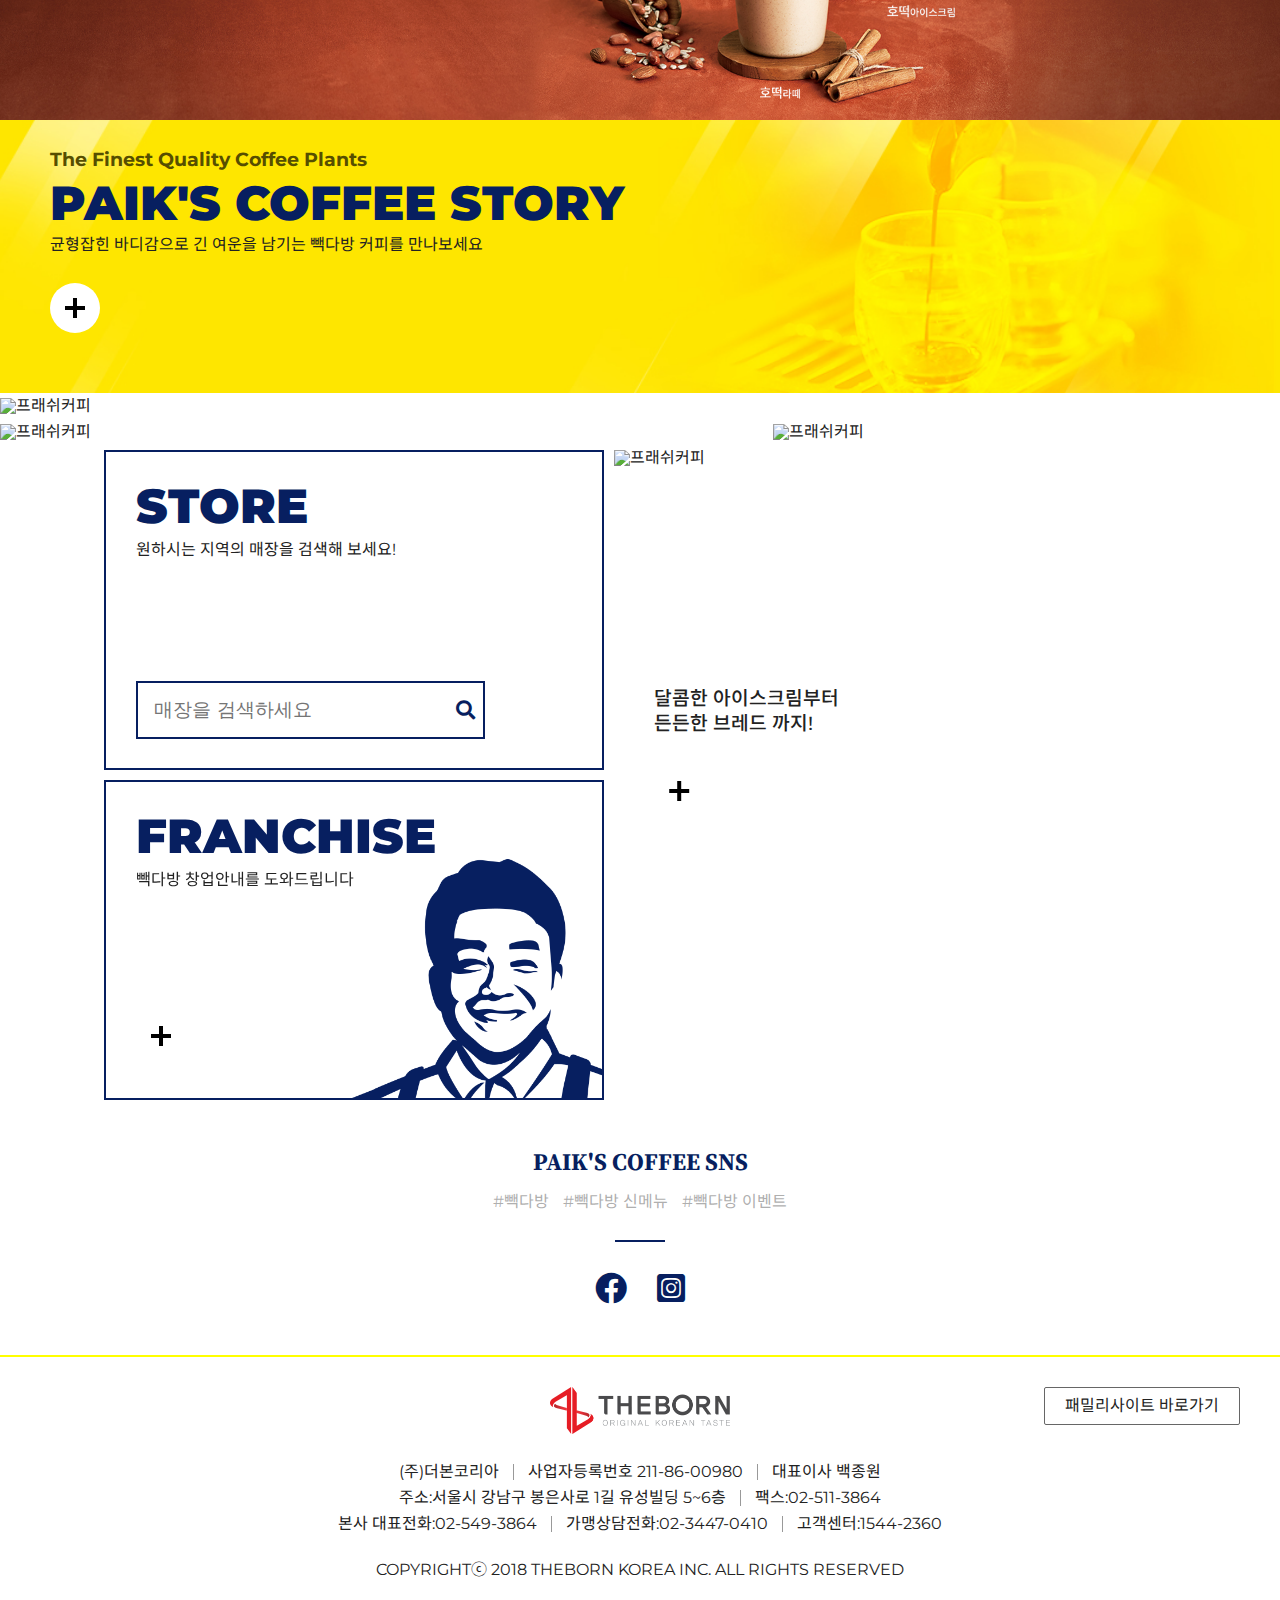
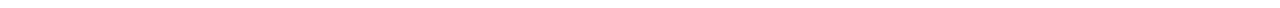
==== commit d2ea5811: "Add files via upload" ====
--- a/index.html
+++ b/index.html
@@ -216,8 +216,8 @@
         <section class="sec item-sec fresh-coffee">
             <div class="img-box">
                 <picture>
-                    <source media="(min-width:1200px)" srcset="./images/mmain_sec2.jpg">
-                    <img src="./images/mmain_sec2.jpg" alt="프래쉬커피">
+                    <source media="(min-width:1200px)" srcset="./images/main_sec2.jpg">
+                    <img src="./images/main_sec2.jpg" alt="프래쉬커피">
                 </picture>                            
             </div>
             <div class="container">               
@@ -248,8 +248,8 @@
             <article class="item-sec various">
                 <div class="img-box">
                     <picture>
-                        <source media="(min-width:1200px)" srcset="./images/mmain_sec3.jpg">
-                        <img src="./images/mmain_sec3.jpg" alt="프래쉬커피">
+                        <source media="(min-width:1200px)" srcset="./images/main_sec3.jpg">
+                        <img src="./images/main_sec3.jpg" alt="프래쉬커피">
                     </picture>                            
                 </div>
                 <div class="container">               
@@ -279,8 +279,8 @@
             <article class="item-sec sweet">
                 <div class="img-box">
                     <picture>
-                        <source media="(min-width:1200px)" srcset="./images/mmain_sec4.jpg">
-                        <img src="./images/mmain_sec4.jpg" alt="프래쉬커피">
+                        <source media="(min-width:1200px)" srcset="./images/main_sec4.jpg">
+                        <img src="./images/main_sec4.jpg" alt="프래쉬커피">
                     </picture>                            
                 </div>
                 <div class="container">               
@@ -312,8 +312,8 @@
             <article class="item-sec dessert">
                 <div class="img-box">
                     <picture>
-                        <source media="(min-width:1200px)" srcset="./images/mmain_sec5.jpg">
-                        <img src="./images/mmain_sec5.jpg" alt="프래쉬커피">
+                        <source media="(min-width:1200px)" srcset="./images/main_sec5.jpg">
+                        <img src="./images/main_sec5.jpg" alt="프래쉬커피">
                     </picture>                            
                 </div>
                 <div class="container">               
